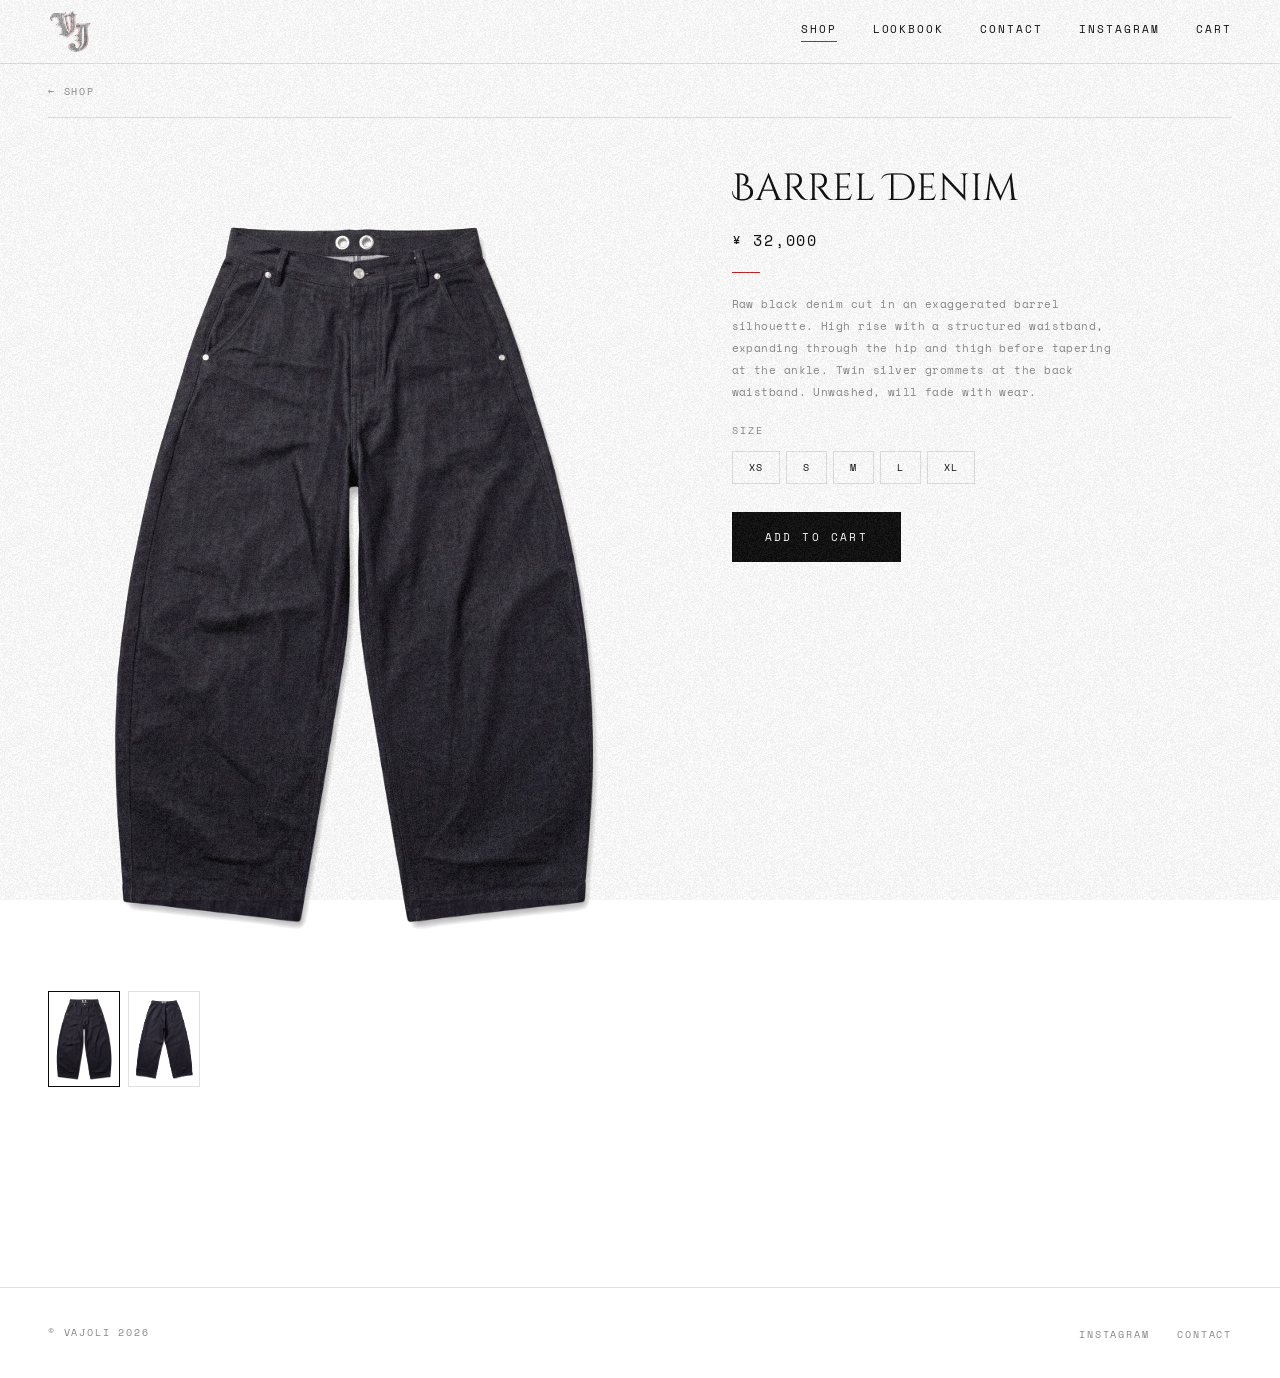
==== barrel-denim.html @ df7f2081 "Initial commit" ====
﻿<!DOCTYPE html>
<html lang="en">
<head>
    <meta charset="UTF-8">
    <meta name="viewport" content="width=device-width, initial-scale=1.0">
    <title>Barrel Denim — VAJOLI</title>
    <link rel="preconnect" href="https://fonts.googleapis.com">
    <link rel="preconnect" href="https://fonts.gstatic.com" crossorigin>
    <link href="https://fonts.googleapis.com/css2?family=Cinzel+Decorative:wght@400;700&family=Space+Mono:wght@400;700&display=swap" rel="stylesheet">
    <link rel="stylesheet" href="css/style.css?v=6">
</head>
<body class="page-inner">

    <div class="grain-overlay"></div>

    <header class="site-header">
        <div class="header-left">
            <a href="index.html" class="site-logo">
                <img src="assets/logo.png" alt="Vajoli">
            </a>
        </div>
        <nav class="site-nav" aria-label="Main navigation">
            <a href="shop.html" class="active">Shop</a>
            <a href="lookbook.html">Lookbook</a>
            <a href="contact.html">Contact</a>
            <a href="https://www.instagram.com/vaj0li/" target="_blank" rel="noopener">Instagram</a>
            <a href="cart.html" class="cart-link">Cart<span class="cart-count"></span></a>
        </nav>
    </header>

    <main>
        <a href="shop.html" class="back-link">&#8592; Shop</a>
        <span class="back-link__rule"></span>
        <div class="product-page">

            <!-- Gallery -->
            <div class="product-gallery">
                <div class="product-gallery__main">
                    <img id="main-product-img"
                         src="assets/products/barrel-denim-front.jpg"
                         alt="Barrel Denim">
                </div>
                <div class="product-gallery__thumbs">
                    <button class="thumb active" onclick="switchProductImage('assets/products/barrel-denim-front.jpg', this)" aria-label="Front view">
                        <img src="assets/products/barrel-denim-front.jpg" alt="Front">
                    </button>
                    <button class="thumb" onclick="switchProductImage('assets/products/barrel-denim-back.jpg', this)" aria-label="Back view">
                        <img src="assets/products/barrel-denim-back.jpg" alt="Back">
                    </button>
                    <!-- Add more detail shots here -->
                </div>
            </div>

            <!-- Info -->
            <div class="product-info">
                <h1 class="product-info__name">Barrel Denim</h1>
                <p class="product-info__price">&#165; 32,000</p>
                <div class="product-info__rule"></div>

                <p class="product-info__desc">
                    Raw black denim cut in an exaggerated barrel silhouette. High rise with a structured waistband, expanding through the hip and thigh before tapering at the ankle. Twin silver grommets at the back waistband. Unwashed, will fade with wear.
                </p>

                <div class="product-info__sizes">
                    <span class="size-label">Size</span>
                    <div class="size-options">
                        <button class="size-btn" onclick="selectSize(this)">XS</button>
                        <button class="size-btn" onclick="selectSize(this)">S</button>
                        <button class="size-btn" onclick="selectSize(this)">M</button>
                        <button class="size-btn" onclick="selectSize(this)">L</button>
                        <button class="size-btn" onclick="selectSize(this)">XL</button>
                    </div>
                </div>

                <button class="btn-add-cart" data-product='{"id":"barrel-denim","name":"Barrel Denim","price":32000,"image":"assets/products/barrel-denim-front.jpg"}'>Add to cart</button>
            </div>

        </div>
    </main>

    <footer class="site-footer">
        <span class="site-footer__copy">© Vajoli 2026</span>
        <ul class="site-footer__links">
            <li><a href="https://www.instagram.com/vaj0li/" target="_blank" rel="noopener">Instagram</a></li>
            <li><a href="contact.html">Contact</a></li>
        </ul>
    </footer>

    <div id="spotify-mini"></div>
    <script src="js/main.js?v=7"></script>
</body>
</html>
---- css/style.css ----
/* ================================================
   VAJOLI — style.css
   ================================================ */

@import url('https://fonts.googleapis.com/css2?family=Cinzel+Decorative:wght@400;700&family=Space+Mono:wght@400;700&display=swap');

/* ── Reset ── */
*, *::before, *::after { box-sizing: border-box; margin: 0; padding: 0; }
html { font-size: 16px; scroll-behavior: smooth; }
img  { max-width: 100%; display: block; }
a    { color: inherit; text-decoration: none; }
ul   { list-style: none; }

body {
    font-family: 'Space Mono', 'Courier New', monospace;
    line-height: 1.6;
    -webkit-font-smoothing: antialiased;
    -moz-osx-font-smoothing: grayscale;
}

/* ── Tokens ── */
:root {
    --white:    #ffffff;
    --black:    #0a0a0a;
    --red:      #c41c1c;
    --muted:    #888888;
    --border:   #e0e0e0;
    --hero-bg:  #0c0c0c;
    --ph:       #1a1a1a;    /* placeholder dark */
    --gothic:   'Cinzel Decorative', 'Trajan Pro', serif;
    --mono:     'Space Mono', 'Courier New', monospace;
}

/* ── Grain Overlay (backgroundImage set via JS) ── */
.grain-overlay {
    position: fixed;
    inset: 0;
    pointer-events: none;
    z-index: 9000;
    background-repeat: repeat;
}

/* ================================================
   HOME — HERO
   ================================================ */

body.page-home {
    background: var(--hero-bg);
    overflow-x: hidden;
}

.hero {
    min-height: 100svh;
    display: flex;
    flex-direction: column;
    align-items: center;
    justify-content: center;
    position: relative;
    overflow: hidden;
    padding: 80px 24px 100px;
}

/* ── Hero background: swap for your editorial photo ── */
.hero__bg {
    position: absolute;
    inset: 0;
    z-index: 0;
    background: var(--hero-bg);
    /* background-image: url('../assets/hero.jpg'); */
    /* background-size: cover;                      */
    /* background-position: center;                 */
}

/* Vignette */
.hero__bg::after {
    content: '';
    position: absolute;
    inset: 0;
    background: radial-gradient(ellipse at center, transparent 30%, rgba(0,0,0,0.65) 100%);
}

/* Inner border accent */
.hero__frame {
    position: absolute;
    inset: 20px;
    border: 1px solid rgba(196, 28, 28, 0.12);
    pointer-events: none;
    z-index: 2;
}

/* ── Hero content ── */
.hero__content {
    position: relative;
    z-index: 3;
    display: flex;
    flex-direction: column;
    align-items: center;
    text-align: center;
    gap: 0;
}

.hero__brand {
    font-family: var(--gothic);
    font-size: clamp(72px, 14vw, 144px);
    color: var(--white);
    line-height: 0.9;
    letter-spacing: 0.02em;
    margin-bottom: 28px;
}

.hero__rule {
    width: 28px;
    height: 1px;
    background: var(--red);
    margin: 0 auto 24px;
}

.hero__timestamp {
    font-family: var(--mono);
    font-size: 10px;
    color: rgba(255, 255, 255, 0.3);
    letter-spacing: 0.18em;
    text-transform: uppercase;
    margin-bottom: 40px;
}

.hero__nav {
    display: flex;
    gap: 40px;
    flex-wrap: wrap;
    justify-content: center;
}

.hero__nav a {
    font-family: var(--mono);
    font-size: 11px;
    text-transform: uppercase;
    letter-spacing: 0.22em;
    color: rgba(255, 255, 255, 0.55);
    position: relative;
    padding-bottom: 3px;
    transition: color 0.2s ease;
}

.hero__nav a::after {
    content: '';
    position: absolute;
    bottom: 0;
    left: 0;
    width: 0;
    height: 1px;
    background: var(--red);
    transition: width 0.25s ease;
}

.hero__nav a:hover          { color: var(--white); }
.hero__nav a:hover::after   { width: 100%; }

/* ── Email capture ── */
.hero__email {
    margin-top: 36px;
    width: 100%;
    max-width: 300px;
    display: flex;
    flex-direction: column;
    gap: 10px;
}

.hero__email-label {
    font-family: var(--mono);
    font-size: 10px;
    text-transform: uppercase;
    letter-spacing: 0.22em;
    color: rgba(255, 255, 255, 0.3);
}

.hero__email-row {
    display: flex;
    align-items: center;
    border-bottom: 1px solid rgba(255, 255, 255, 0.2);
    padding-bottom: 8px;
    transition: border-color 0.25s ease;
}

.hero__email-row:focus-within {
    border-bottom-color: rgba(255, 255, 255, 0.6);
}

.hero__email input {
    flex: 1;
    background: transparent;
    border: none;
    outline: none;
    font-family: var(--mono);
    font-size: 11px;
    letter-spacing: 0.1em;
    color: var(--white);
    min-width: 0;
}

.hero__email input::placeholder {
    color: rgba(255, 255, 255, 0.25);
}

.hero__email button {
    background: none;
    border: none;
    color: rgba(255, 255, 255, 0.4);
    font-size: 16px;
    cursor: pointer;
    padding: 0 0 0 10px;
    line-height: 1;
    transition: color 0.2s ease;
    flex-shrink: 0;
}

.hero__email button:hover {
    color: var(--red);
}

/* ── Social links pinned to bottom ── */
.hero__socials {
    position: absolute;
    bottom: 36px;
    left: 50%;
    transform: translateX(-50%);
    z-index: 3;
    display: flex;
    gap: 32px;
}

.hero__socials a {
    font-family: var(--mono);
    font-size: 10px;
    text-transform: uppercase;
    letter-spacing: 0.25em;
    color: rgba(255, 255, 255, 0.25);
    transition: color 0.2s ease;
}

.hero__socials a:hover { color: var(--red); }

/* ── Monthly Playlist panel — left side of hero ── */
.hero__playlist {
    position: absolute;
    left: 48px;
    top: 50%;
    transform: translateY(-50%);
    z-index: 3;
    width: 230px;
    display: flex;
    flex-direction: column;
    gap: 13px;
}

.hero__playlist-label {
    font-family: var(--mono);
    font-size: 9px;
    text-transform: uppercase;
    letter-spacing: 0.28em;
    color: rgba(255, 255, 255, 0.28);
}

.hero__playlist-month {
    font-family: var(--gothic);
    font-size: 17px;
    font-weight: 400;
    color: var(--white);
    line-height: 1.1;
    margin-top: -4px;
}

.hero__playlist-embed {
    width: 100%;
}

.hero__playlist-embed iframe {
    display: block;
    width: 100%;
    border: none;
    border-radius: 10px;
}

.hero__playlist-save {
    display: inline-flex;
    align-items: center;
    gap: 8px;
    font-family: var(--mono);
    font-size: 9px;
    text-transform: uppercase;
    letter-spacing: 0.2em;
    color: rgba(255, 255, 255, 0.35);
    border: 1px solid rgba(255, 255, 255, 0.12);
    padding: 10px 14px;
    align-self: flex-start;
    transition: background 0.25s, border-color 0.25s, color 0.25s;
    white-space: nowrap;
}

.hero__playlist-save:hover {
    background: #1db954;
    border-color: #1db954;
    color: var(--white);
}

/* Hide on screens too narrow to avoid overlap with centered content */
@media (max-width: 1100px) {
    .hero__playlist { display: none; }
}

/* ================================================
   INNER PAGES — SHARED
   ================================================ */

body.page-inner {
    background: var(--white);
    color: var(--black);
}

/* ── Site Header ── */
.site-header {
    position: sticky;
    top: 0;
    z-index: 200;
    background: var(--white);
    border-bottom: 1px solid var(--border);
    height: 64px;
    display: flex;
    align-items: center;
    justify-content: space-between;
    padding: 0 48px;
    transition: box-shadow 0.3s ease;
}

.site-header.is-scrolled {
    box-shadow: 0 1px 24px rgba(0,0,0,0.06);
}

.header-left {
    display: flex;
    align-items: center;
    gap: 20px;
    flex-shrink: 0;
}

.site-logo {
    display: flex;
    align-items: center;
    flex-shrink: 0;
}

.site-logo img {
    height: 44px;
    width: auto;
    display: block;
}

/* ── Mini player controls ── */
.player-controls {
    display: flex;
    align-items: center;
    gap: 0;
}

.player-btn {
    background: none;
    border: none;
    cursor: pointer;
    color: var(--black);
    padding: 6px;
    display: flex;
    align-items: center;
    justify-content: center;
    opacity: 0.28;
    transition: opacity 0.2s;
    line-height: 0;
}

.player-btn:hover  { opacity: 0.9; }
.player-btn:active { opacity: 1; }

.player-btn svg {
    width: 11px;
    height: 11px;
    display: block;
}

/* Hidden Spotify iframe — off-screen but rendered so audio works */
#spotify-mini {
    position: fixed;
    left: -600px;
    bottom: 0;
    width: 300px;
    height: 80px;
    overflow: hidden;
    z-index: -1;
    pointer-events: none;
}

.site-nav {
    display: flex;
    align-items: center;
    gap: 36px;
}

.site-nav a {
    font-family: var(--mono);
    font-size: 11px;
    text-transform: uppercase;
    letter-spacing: 0.18em;
    color: var(--black);
    position: relative;
    padding-bottom: 3px;
    transition: color 0.2s ease;
}

.site-nav a::after {
    content: '';
    position: absolute;
    bottom: 0;
    left: 0;
    width: 0;
    height: 1px;
    background: var(--red);
    transition: width 0.25s ease;
}

.site-nav a:hover::after,
.site-nav a.active::after { width: 100%; }

/* ── Page Heading ── */
.page-heading {
    padding: 64px 48px 48px;
}

.page-heading h1 {
    font-family: var(--gothic);
    font-size: clamp(40px, 6vw, 72px);
    font-weight: 400;
    line-height: 1;
    color: var(--black);
}

.page-heading__rule {
    width: 28px;
    height: 1px;
    background: var(--red);
    margin-top: 20px;
}

/* ── Site Footer ── */
.site-footer {
    margin-top: 100px;
    border-top: 1px solid var(--border);
    padding: 32px 48px;
    display: flex;
    justify-content: space-between;
    align-items: center;
}

.site-footer__copy {
    font-family: var(--mono);
    font-size: 10px;
    text-transform: uppercase;
    letter-spacing: 0.18em;
    color: var(--muted);
}

.site-footer__links {
    display: flex;
    gap: 28px;
}

.site-footer__links a {
    font-family: var(--mono);
    font-size: 10px;
    text-transform: uppercase;
    letter-spacing: 0.18em;
    color: var(--muted);
    transition: color 0.2s ease;
}

.site-footer__links a:hover { color: var(--red); }

/* ================================================
   SHOP PAGE
   ================================================ */

.shop-main {
    padding: 0 48px;
}

/* ── Product grid ── */
.product-grid {
    display: grid;
    grid-template-columns: repeat(4, 1fr);
    gap: 20px;
    margin-top: 0;
}

.product-card__img-wrap {
    display: block;
    overflow: hidden;
}

.product-card__img {
    aspect-ratio: 3 / 4;
    background: #ffffff;
    position: relative;
    overflow: hidden;
}

/* Front and back images — brightness pushes grey bg to white, multiply blends it away */
.product-card__img .img-front,
.product-card__img .img-back {
    position: absolute;
    inset: 0;
    width: 100%;
    height: 100%;
    object-fit: contain;
    mix-blend-mode: multiply;
    filter: brightness(1.3);
    transition: opacity 0.45s ease;
}

/* Back image hidden by default */
.product-card__img .img-back {
    opacity: 0;
}

/* On hover: swap front → back */
.product-card__img-wrap:hover .img-front { opacity: 0; }
.product-card__img-wrap:hover .img-back  { opacity: 1; }

.product-card__info {
    padding: 14px 0 0;
    display: flex;
    justify-content: space-between;
    align-items: baseline;
}

.product-card__name {
    font-family: var(--mono);
    font-size: 11px;
    font-weight: 400;
    text-transform: uppercase;
    letter-spacing: 0.12em;
    color: var(--black);
}

.product-card__price {
    font-family: var(--mono);
    font-size: 11px;
    color: var(--muted);
    white-space: nowrap;
}

/* ================================================
   PRODUCT DETAIL PAGE
   ================================================ */

.product-page {
    display: grid;
    grid-template-columns: 55fr 45fr;
    gap: 72px;
    padding: 48px 48px 100px;
}

/* Gallery */
.product-gallery {}

.product-gallery__main {
    background: #ffffff;
    overflow: hidden;
    position: relative;
}

.product-gallery__main img {
    width: 100%;
    aspect-ratio: 3 / 4;
    object-fit: contain;
    mix-blend-mode: multiply;
    filter: brightness(1.3);
    display: block;
    transition: opacity 0.3s ease;
}

.product-gallery__thumbs {
    display: flex;
    gap: 8px;
    margin-top: 10px;
}

.thumb {
    width: 72px;
    aspect-ratio: 3 / 4;
    border: 1px solid var(--border);
    overflow: hidden;
    cursor: pointer;
    background: none;
    padding: 0;
    transition: border-color 0.2s ease;
    flex-shrink: 0;
}

.thumb.active,
.thumb:hover { border-color: var(--black); }

.thumb img {
    width: 100%;
    height: 100%;
    object-fit: contain;
    mix-blend-mode: multiply;
    filter: brightness(1.3);
    display: block;
}

/* Info panel */
.product-info {
    display: flex;
    flex-direction: column;
    gap: 20px;
    padding-top: 4px;
}

.product-info__name {
    font-family: var(--gothic);
    font-size: clamp(28px, 3vw, 44px);
    font-weight: 400;
    line-height: 1;
    color: var(--black);
}

.product-info__price {
    font-family: var(--mono);
    font-size: 15px;
    letter-spacing: 0.12em;
    color: var(--black);
}

.product-info__rule {
    width: 28px;
    height: 1px;
    background: var(--red);
}

.product-info__desc {
    font-family: var(--mono);
    font-size: 11px;
    line-height: 2;
    color: var(--muted);
    letter-spacing: 0.04em;
    max-width: 380px;
}

/* Size selector */
.size-label {
    display: block;
    font-family: var(--mono);
    font-size: 10px;
    text-transform: uppercase;
    letter-spacing: 0.22em;
    color: var(--muted);
    margin-bottom: 12px;
}

.size-options {
    display: flex;
    gap: 6px;
    flex-wrap: wrap;
}

.size-btn {
    font-family: var(--mono);
    font-size: 10px;
    text-transform: uppercase;
    letter-spacing: 0.1em;
    border: 1px solid var(--border);
    background: none;
    color: var(--black);
    padding: 8px 16px;
    cursor: pointer;
    transition: border-color 0.2s, background 0.2s, color 0.2s;
}

.size-btn:hover { border-color: var(--black); }

.size-btn.active {
    border-color: var(--black);
    background: var(--black);
    color: var(--white);
}

/* Add to cart */
.btn-add-cart {
    font-family: var(--mono);
    font-size: 11px;
    text-transform: uppercase;
    letter-spacing: 0.22em;
    background: var(--black);
    color: var(--white);
    border: 1px solid var(--black);
    padding: 16px 32px;
    cursor: pointer;
    align-self: flex-start;
    margin-top: 8px;
    transition: background 0.2s, border-color 0.2s;
}

.btn-add-cart:hover {
    background: var(--red);
    border-color: var(--red);
}

@media (max-width: 768px) {
    .product-page {
        grid-template-columns: 1fr;
        gap: 40px;
        padding: 24px 24px 80px;
    }
}

/* ================================================
   COMING SOON
   ================================================ */

.coming-soon {
    display: flex;
    flex-direction: column;
    align-items: center;
    justify-content: center;
    min-height: 50vh;
    gap: 20px;
}

.coming-soon__text {
    font-family: var(--gothic);
    font-size: clamp(28px, 4vw, 48px);
    color: var(--black);
    letter-spacing: 0.06em;
}

.coming-soon__rule {
    width: 28px;
    height: 1px;
    background: var(--red);
}

/* ================================================
   LOOKBOOK PAGE
   ================================================ */

.lookbook-main { padding: 0; }

.lookbook-intro {
    padding: 0 48px 0;
}

.lookbook-grid {
    display: grid;
    grid-template-columns: repeat(12, 1fr);
    gap: 3px;
    margin-top: 3px;
}

.lb-cell {
    overflow: hidden;
    cursor: pointer;
}

.lb-cell--full   { grid-column: 1 / -1; }
.lb-cell--half   { grid-column: span 6; }
.lb-cell--wide   { grid-column: span 8; }
.lb-cell--narrow { grid-column: span 4; }

.lb-cell__img {
    background: var(--ph);
    transition: transform 0.65s cubic-bezier(0.25, 0.46, 0.45, 0.94);
    overflow: hidden;
    position: relative;
}

.lb-cell--full   .lb-cell__img { aspect-ratio: 21 / 9; }
.lb-cell--half   .lb-cell__img { aspect-ratio: 4 / 5;  }
.lb-cell--wide   .lb-cell__img { aspect-ratio: 16 / 9; }
.lb-cell--narrow .lb-cell__img { aspect-ratio: 3 / 4;  }

.lb-cell__img img {
    position: absolute;
    inset: 0;
    width: 100%;
    height: 100%;
    object-fit: cover;
}

.lb-cell:hover .lb-cell__img { transform: scale(1.025); }

/* ================================================
   CONTACT PAGE
   ================================================ */

.contact-main {
    max-width: 520px;
    margin: 0 auto;
    padding: 40px 48px 100px;
}

.contact-sub {
    font-family: var(--mono);
    font-size: 10px;
    text-transform: uppercase;
    letter-spacing: 0.2em;
    color: var(--muted);
    margin-bottom: 56px;
}

.contact-form {
    display: flex;
    flex-direction: column;
    gap: 32px;
}

.form-group {
    display: flex;
    flex-direction: column;
    gap: 10px;
}

.form-group label {
    font-family: var(--mono);
    font-size: 10px;
    text-transform: uppercase;
    letter-spacing: 0.22em;
    color: var(--muted);
}

.form-group input,
.form-group textarea {
    width: 100%;
    background: transparent;
    border: none;
    border-bottom: 1px solid var(--border);
    padding: 10px 0;
    font-family: var(--mono);
    font-size: 13px;
    color: var(--black);
    outline: none;
    transition: border-color 0.25s ease;
    resize: none;
    -webkit-appearance: none;
}

.form-group input::placeholder,
.form-group textarea::placeholder {
    color: rgba(0, 0, 0, 0.18);
}

.form-group input:focus,
.form-group textarea:focus {
    border-bottom-color: var(--black);
}

.form-group textarea { min-height: 100px; }

.btn-submit {
    align-self: flex-start;
    margin-top: 8px;
    background: none;
    border: none;
    border-bottom: 1px solid var(--black);
    padding: 8px 0;
    font-family: var(--mono);
    font-size: 11px;
    text-transform: uppercase;
    letter-spacing: 0.22em;
    color: var(--black);
    cursor: pointer;
    position: relative;
    transition: color 0.2s ease, border-color 0.2s ease;
}

.btn-submit::after {
    content: '';
    position: absolute;
    bottom: -1px;
    left: 0;
    width: 0;
    height: 1px;
    background: var(--red);
    transition: width 0.3s ease;
}

.btn-submit:hover {
    color: var(--red);
    border-bottom-color: transparent;
}

.btn-submit:hover::after { width: 100%; }

/* ================================================
   RESPONSIVE
   ================================================ */

@media (max-width: 1024px) {
    .product-grid { grid-template-columns: repeat(3, 1fr); }
}

@media (max-width: 768px) {
    .site-header { padding: 0 24px; height: 56px; }
    .site-nav    { gap: 20px; }
    .site-nav a  { font-size: 10px; letter-spacing: 0.12em; }

    .page-heading { padding: 40px 24px 32px; }
    .shop-main    { padding: 0 24px; }

    .product-grid {
        grid-template-columns: repeat(2, 1fr);
        gap: 12px;
    }

    .lb-cell--half,
    .lb-cell--wide,
    .lb-cell--narrow { grid-column: 1 / -1; }

    .lb-cell--half   .lb-cell__img,
    .lb-cell--wide   .lb-cell__img,
    .lb-cell--narrow .lb-cell__img { aspect-ratio: 4 / 5; }

    .lookbook-intro { padding: 0 24px; }

    .site-footer {
        padding: 24px;
        margin-top: 64px;
        flex-direction: column;
        gap: 16px;
        text-align: center;
    }

    .contact-main { padding: 40px 24px 80px; }
    .hero__nav    { gap: 24px; }
    .hero__frame  { inset: 12px; }
}

@media (max-width: 480px) {
    .product-grid { grid-template-columns: 1fr; gap: 28px; }

    .site-nav a:not(.active):not(:last-child) { display: none; }

    .hero__brand { font-size: clamp(56px, 18vw, 100px); }
}

/* ================================================
   CART — NAV BADGE
   ================================================ */

.cart-link {
    display: inline-flex !important;
    align-items: center;
    gap: 5px;
}

.cart-count {
    display: none;
    align-items: center;
    justify-content: center;
    min-width: 16px;
    height: 16px;
    padding: 0 3px;
    background: var(--red);
    color: var(--white);
    font-size: 9px;
    border-radius: 8px;
    line-height: 1;
    font-style: normal;
    letter-spacing: 0;
}

/* ================================================
   CART — TOAST
   ================================================ */

.cart-toast {
    position: fixed;
    bottom: 32px;
    right: 32px;
    z-index: 9999;
    background: var(--black);
    color: var(--white);
    font-family: var(--mono);
    font-size: 10px;
    text-transform: uppercase;
    letter-spacing: 0.18em;
    padding: 14px 22px;
    opacity: 0;
    transform: translateY(8px);
    transition: opacity 0.3s ease, transform 0.3s ease;
    pointer-events: none;
}

.cart-toast.is-visible {
    opacity: 1;
    transform: translateY(0);
}

/* ================================================
   CART PAGE
   ================================================ */

.cart-page {
    display: grid;
    grid-template-columns: 1fr 300px;
    gap: 64px;
    padding: 0 48px 100px;
    align-items: start;
}

.cart-list {
    display: flex;
    flex-direction: column;
    border-top: 1px solid var(--border);
}

.cart-empty {
    font-family: var(--mono);
    font-size: 11px;
    text-transform: uppercase;
    letter-spacing: 0.14em;
    color: var(--muted);
    padding: 48px 0;
}

.cart-row {
    display: grid;
    grid-template-columns: 72px 1fr auto auto auto;
    align-items: center;
    gap: 20px;
    padding: 20px 0;
    border-bottom: 1px solid var(--border);
}

.cart-row__img-wrap {
    width: 72px;
    aspect-ratio: 3 / 4;
    overflow: hidden;
    background: #fff;
    flex-shrink: 0;
}

.cart-row__img {
    width: 100%;
    height: 100%;
    object-fit: contain;
    mix-blend-mode: multiply;
    filter: brightness(1.3);
    display: block;
}

.cart-row__info {
    display: flex;
    flex-direction: column;
    gap: 6px;
}

.cart-row__name {
    font-family: var(--mono);
    font-size: 11px;
    text-transform: uppercase;
    letter-spacing: 0.12em;
    color: var(--black);
}

.cart-row__meta {
    font-family: var(--mono);
    font-size: 10px;
    text-transform: uppercase;
    letter-spacing: 0.12em;
    color: var(--muted);
}

.cart-row__price-mobile { display: none; }

.cart-row__qty {
    display: flex;
    align-items: center;
    gap: 10px;
}

.qty-btn {
    width: 26px;
    height: 26px;
    border: 1px solid var(--border);
    background: none;
    font-family: var(--mono);
    font-size: 14px;
    cursor: pointer;
    display: flex;
    align-items: center;
    justify-content: center;
    color: var(--black);
    line-height: 1;
    transition: border-color 0.2s;
}

.qty-btn:hover { border-color: var(--black); }

.qty-val {
    font-family: var(--mono);
    font-size: 11px;
    min-width: 20px;
    text-align: center;
    letter-spacing: 0.06em;
}

.cart-row__price {
    font-family: var(--mono);
    font-size: 11px;
    letter-spacing: 0.1em;
    color: var(--black);
    min-width: 56px;
    text-align: right;
}

.cart-row__remove {
    background: none;
    border: none;
    font-size: 20px;
    color: var(--muted);
    cursor: pointer;
    line-height: 1;
    padding: 0 0 0 4px;
    transition: color 0.2s;
}

.cart-row__remove:hover { color: var(--red); }

/* Summary panel */
.cart-summary {
    display: flex;
    flex-direction: column;
    gap: 20px;
    padding: 24px;
    border: 1px solid var(--border);
    position: sticky;
    top: 84px;
}

.cart-summary__row {
    display: flex;
    justify-content: space-between;
    align-items: baseline;
    font-family: var(--mono);
    font-size: 11px;
    text-transform: uppercase;
    letter-spacing: 0.14em;
    color: var(--black);
}

.cart-summary__note {
    font-family: var(--mono);
    font-size: 9px;
    text-transform: uppercase;
    letter-spacing: 0.14em;
    color: var(--muted);
    margin-top: -8px;
}

.btn-checkout {
    font-family: var(--mono);
    font-size: 11px;
    text-transform: uppercase;
    letter-spacing: 0.22em;
    background: var(--black);
    color: var(--white);
    border: 1px solid var(--black);
    padding: 16px 32px;
    cursor: pointer;
    width: 100%;
    transition: background 0.2s, border-color 0.2s;
}

.btn-checkout:hover:not(:disabled) {
    background: var(--red);
    border-color: var(--red);
}

.btn-checkout:disabled {
    opacity: 0.35;
    cursor: default;
}

/* Cart responsive */
@media (max-width: 768px) {
    .cart-page {
        grid-template-columns: 1fr;
        gap: 40px;
        padding: 0 24px 80px;
    }
    .cart-summary { position: static; }
    .cart-row { grid-template-columns: 56px 1fr auto auto; }
    .cart-row__price { display: none; }
    .cart-row__price-mobile {
        display: block;
        font-family: var(--mono);
        font-size: 10px;
        letter-spacing: 0.1em;
        color: var(--muted);
    }
}

/* ================================================
   PRODUCT CARD — COMING SOON OVERLAY
   ================================================ */

.product-card__coming-soon {
    position: absolute;
    inset: 0;
    display: flex;
    align-items: center;
    justify-content: center;
    font-family: var(--gothic);
    font-size: 13px;
    letter-spacing: 0.1em;
    color: var(--white);
    background: rgba(10, 10, 10, 0.55);
    opacity: 0;
    transition: opacity 0.35s ease;
    z-index: 5;
    pointer-events: none;
}

.product-card__img-wrap:hover .product-card__coming-soon {
    opacity: 1;
}

/* ── Back to shop link ── */
.back-link {
    display: inline-flex;
    align-items: center;
    gap: 8px;
    font-family: var(--mono);
    font-size: 10px;
    text-transform: uppercase;
    letter-spacing: 0.18em;
    color: var(--muted);
    padding: 20px 48px 0;
    transition: color 0.2s;
}

.back-link:hover { color: var(--black); }

.back-link__rule {
    display: block;
    margin: 14px 48px 0;
    height: 1px;
    background: var(--border);
}

@media (max-width: 768px) {
    .back-link      { padding: 16px 24px 0; }
    .back-link__rule { margin: 12px 24px 0; }
}

/* ── Boxer product page — scale down the gallery image slightly ── */
body.page-boxer .product-gallery__main {
    padding: 0 10%;
}

body.page-boxer .thumb img {
    padding: 4px;
}

/* ── Pack selector (boxer page) ── */
.pack-options {
    display: flex;
    gap: 6px;
    flex-wrap: wrap;
}

.pack-btn {
    font-family: var(--mono);
    font-size: 10px;
    text-transform: uppercase;
    letter-spacing: 0.1em;
    border: 1px solid var(--border);
    background: none;
    color: var(--black);
    padding: 8px 16px;
    cursor: pointer;
    display: flex;
    align-items: center;
    gap: 7px;
    transition: border-color 0.2s, background 0.2s, color 0.2s;
}

.pack-btn:hover { border-color: var(--black); }

.pack-btn.active {
    border-color: var(--black);
    background: var(--black);
    color: var(--white);
}

.pack-save {
    font-size: 8px;
    letter-spacing: 0.08em;
    opacity: 0.65;
}

.pack-btn.active .pack-save { opacity: 0.75; }

/* Dim color selectors when 2-pack is selected */
.product-gallery__thumbs.is-disabled,
.pack-options.is-disabled {
    opacity: 0.3;
    pointer-events: none;
    transition: opacity 0.25s;
}

/* ── Color selector (boxer page) ── */
.color-options {
    display: flex;
    gap: 6px;
    flex-wrap: wrap;
}

.color-btn {
    font-family: var(--mono);
    font-size: 10px;
    text-transform: uppercase;
    letter-spacing: 0.1em;
    border: 1px solid var(--border);
    background: none;
    color: var(--black);
    padding: 8px 14px;
    cursor: pointer;
    display: flex;
    align-items: center;
    gap: 8px;
    transition: border-color 0.2s, background 0.2s, color 0.2s;
}

.color-btn:hover { border-color: var(--black); }

.color-btn.active {
    border-color: var(--black);
    background: var(--black);
    color: var(--white);
}

.color-swatch {
    display: inline-block;
    width: 10px;
    height: 10px;
    border-radius: 50%;
    border: 1px solid rgba(0, 0, 0, 0.15);
    flex-shrink: 0;
}

.color-btn.active .color-swatch {
    border-color: rgba(255, 255, 255, 0.35);
}

/* ── Size selector shake validation ── */
@keyframes shake {
    0%, 100% { transform: translateX(0); }
    20%       { transform: translateX(-6px); }
    40%       { transform: translateX(6px); }
    60%       { transform: translateX(-4px); }
    80%       { transform: translateX(4px); }
}

.size-options.shake { animation: shake 0.35s ease; }
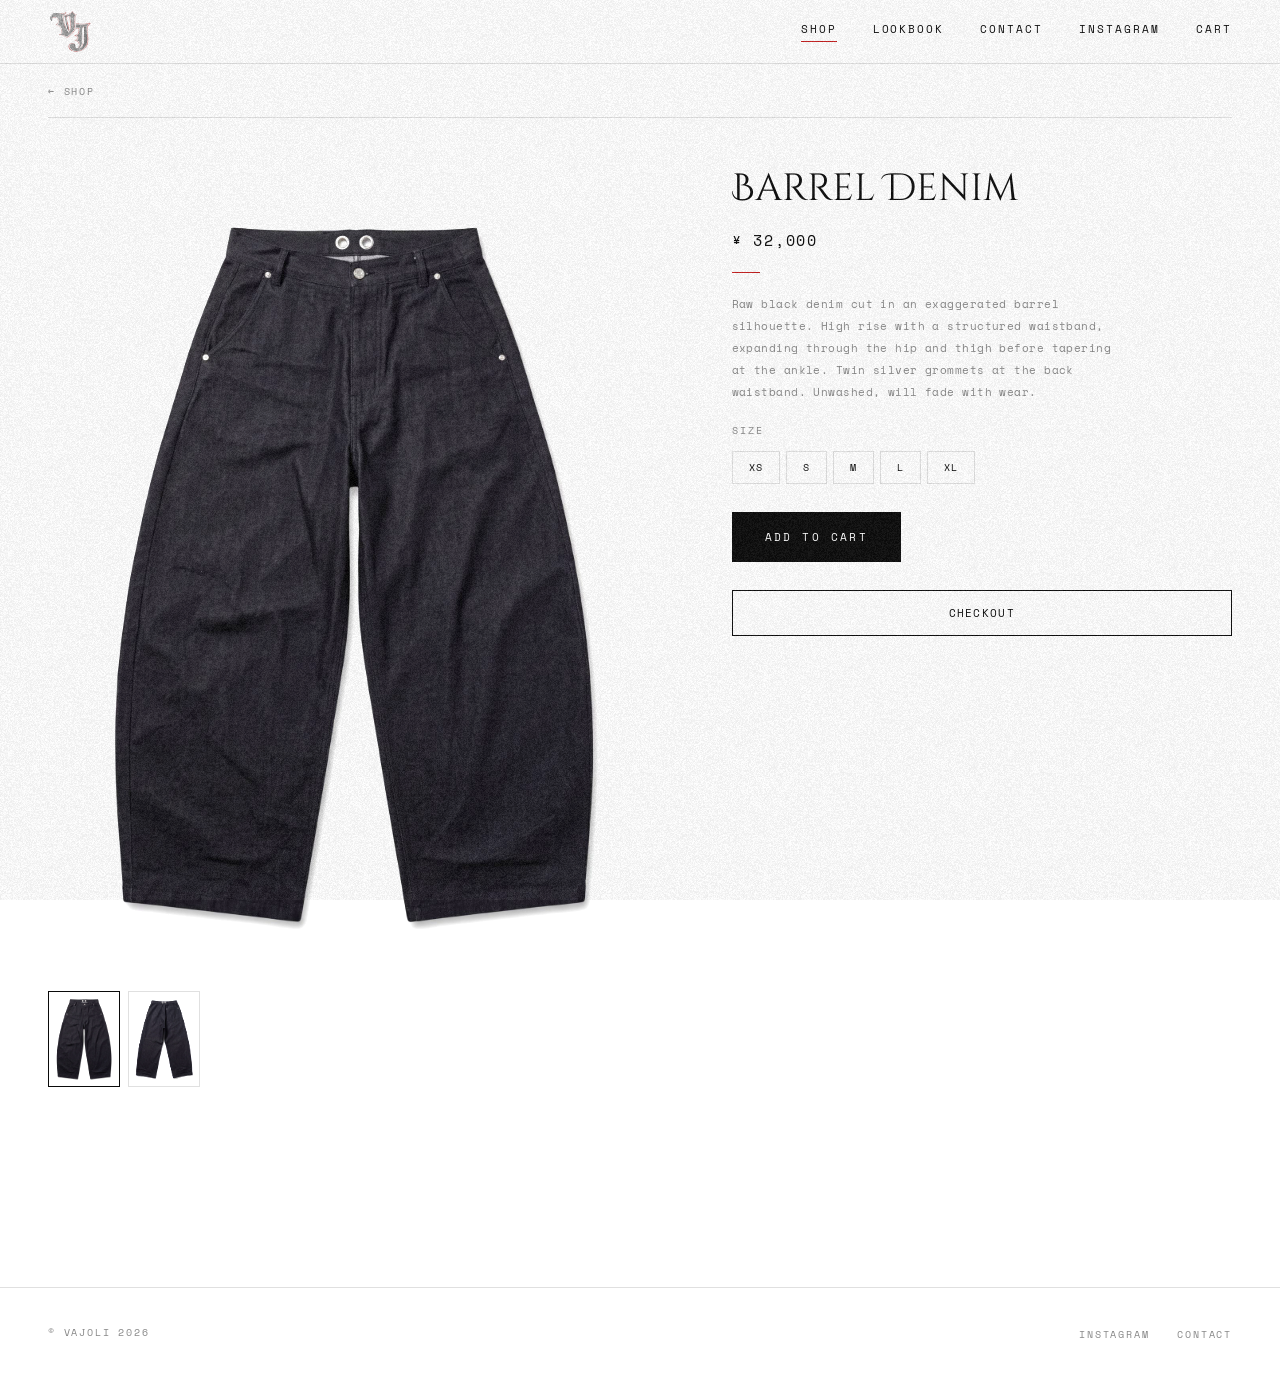
==== commit 162184c8: "Add Checkout button to all product pages" ====
--- a/barrel-denim.html
+++ b/barrel-denim.html
@@ -73,6 +73,7 @@
                 </div>
 
                 <button class="btn-add-cart" data-product='{"id":"barrel-denim","name":"Barrel Denim","price":32000,"image":"assets/products/barrel-denim-front.jpg"}'>Add to cart</button>
+                <button class="btn-buy-now" data-product='{"id":"barrel-denim","name":"Barrel Denim","price":32000,"image":"assets/products/barrel-denim-front.jpg"}'>Checkout</button>
             </div>
 
         </div>
--- a/css/style.css
+++ b/css/style.css
@@ -710,6 +710,25 @@
 .btn-add-cart:hover {
     background: var(--red);
     border-color: var(--red);
+}
+
+.btn-buy-now {
+    font-family: var(--mono);
+    font-size: 11px;
+    text-transform: uppercase;
+    letter-spacing: 0.12em;
+    border: 1px solid var(--black);
+    background: none;
+    color: var(--black);
+    padding: 14px 24px;
+    cursor: pointer;
+    width: 100%;
+    margin-top: 8px;
+    transition: background 0.2s, color 0.2s;
+}
+.btn-buy-now:hover {
+    background: var(--black);
+    color: var(--white);
 }
 
 @media (max-width: 768px) {
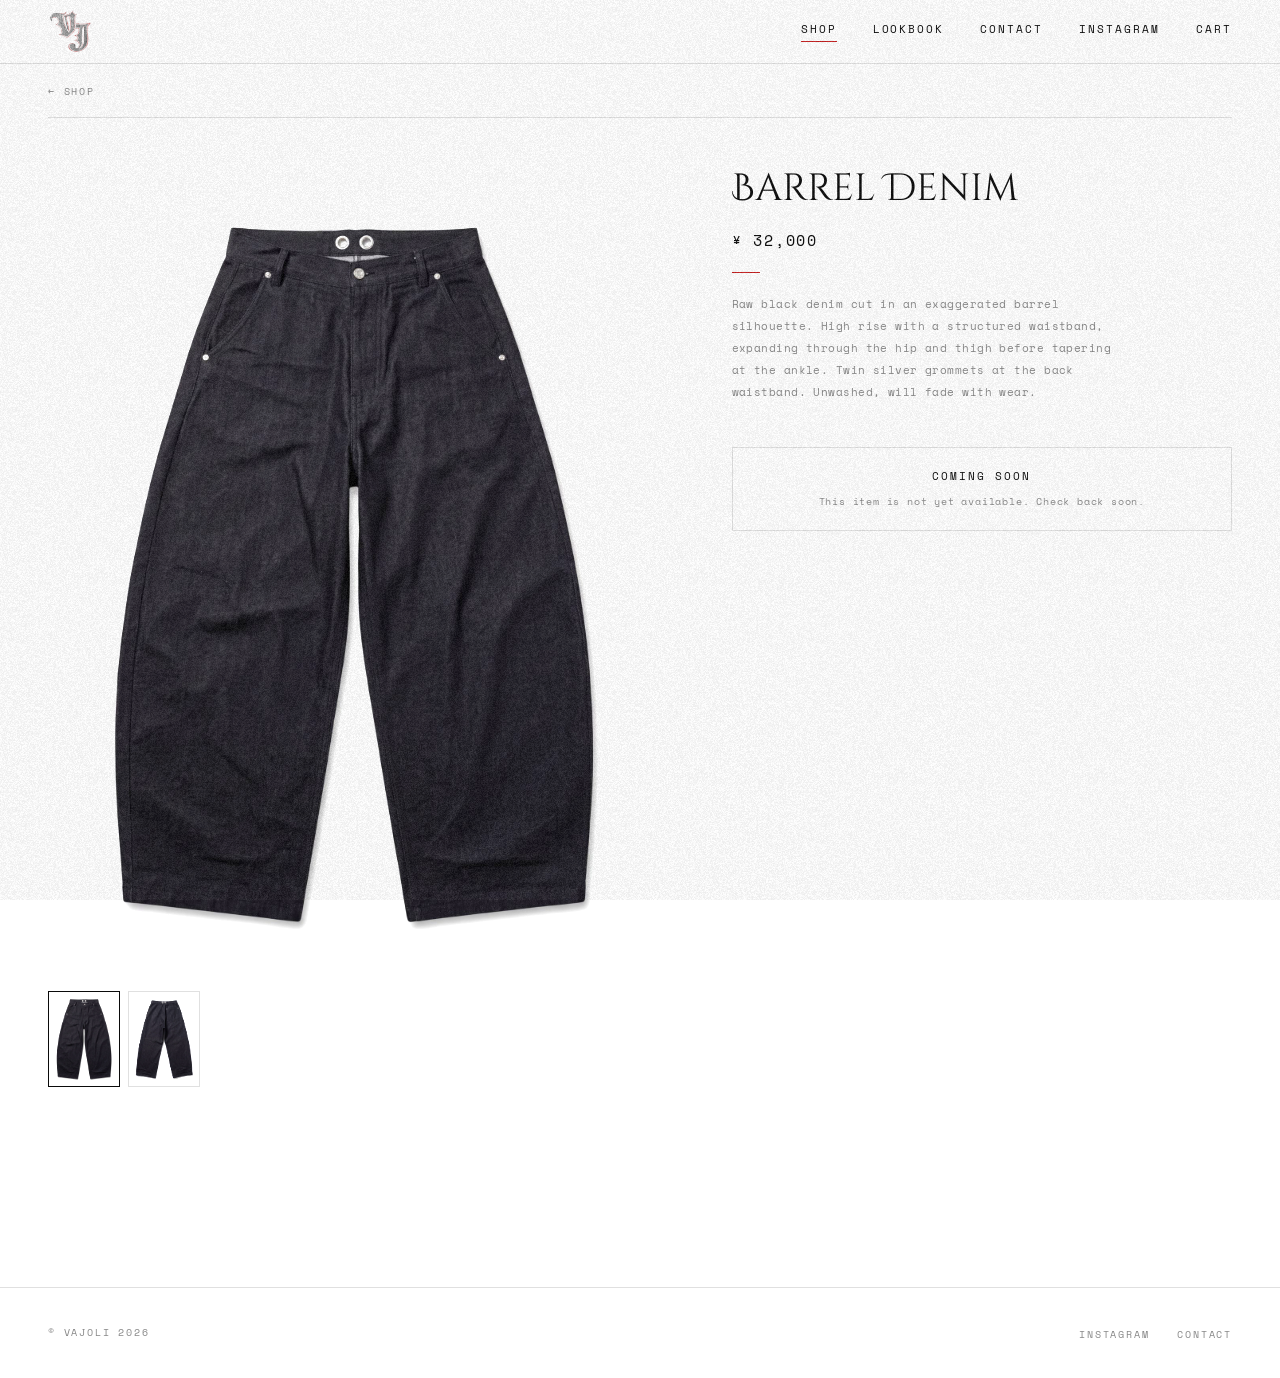
==== commit 5175a744: "Add Coming Soon to Barrel Denim and Grommet Tee product pages" ====
--- a/barrel-denim.html
+++ b/barrel-denim.html
@@ -61,19 +61,10 @@
                     Raw black denim cut in an exaggerated barrel silhouette. High rise with a structured waistband, expanding through the hip and thigh before tapering at the ankle. Twin silver grommets at the back waistband. Unwashed, will fade with wear.
                 </p>
 
-                <div class="product-info__sizes">
-                    <span class="size-label">Size</span>
-                    <div class="size-options">
-                        <button class="size-btn" onclick="selectSize(this)">XS</button>
-                        <button class="size-btn" onclick="selectSize(this)">S</button>
-                        <button class="size-btn" onclick="selectSize(this)">M</button>
-                        <button class="size-btn" onclick="selectSize(this)">L</button>
-                        <button class="size-btn" onclick="selectSize(this)">XL</button>
-                    </div>
+                <div class="product-coming-soon-notice">
+                    <span>Coming Soon</span>
+                    <p>This item is not yet available. Check back soon.</p>
                 </div>
-
-                <button class="btn-add-cart" data-product='{"id":"barrel-denim","name":"Barrel Denim","price":32000,"image":"assets/products/barrel-denim-front.jpg"}'>Add to cart</button>
-                <button class="btn-buy-now" data-product='{"id":"barrel-denim","name":"Barrel Denim","price":32000,"image":"assets/products/barrel-denim-front.jpg"}'>Checkout</button>
             </div>
 
         </div>
--- a/css/style.css
+++ b/css/style.css
@@ -710,6 +710,30 @@
 .btn-add-cart:hover {
     background: var(--red);
     border-color: var(--red);
+}
+
+/* Coming Soon notice on product page */
+.product-coming-soon-notice {
+    margin-top: 24px;
+    padding: 20px 24px;
+    border: 1px solid var(--border);
+    text-align: center;
+}
+.product-coming-soon-notice span {
+    display: block;
+    font-family: var(--mono);
+    font-size: 11px;
+    text-transform: uppercase;
+    letter-spacing: 0.18em;
+    color: var(--black);
+    margin-bottom: 8px;
+}
+.product-coming-soon-notice p {
+    font-family: var(--mono);
+    font-size: 10px;
+    color: var(--muted);
+    letter-spacing: 0.08em;
+    margin: 0;
 }
 
 .btn-buy-now {
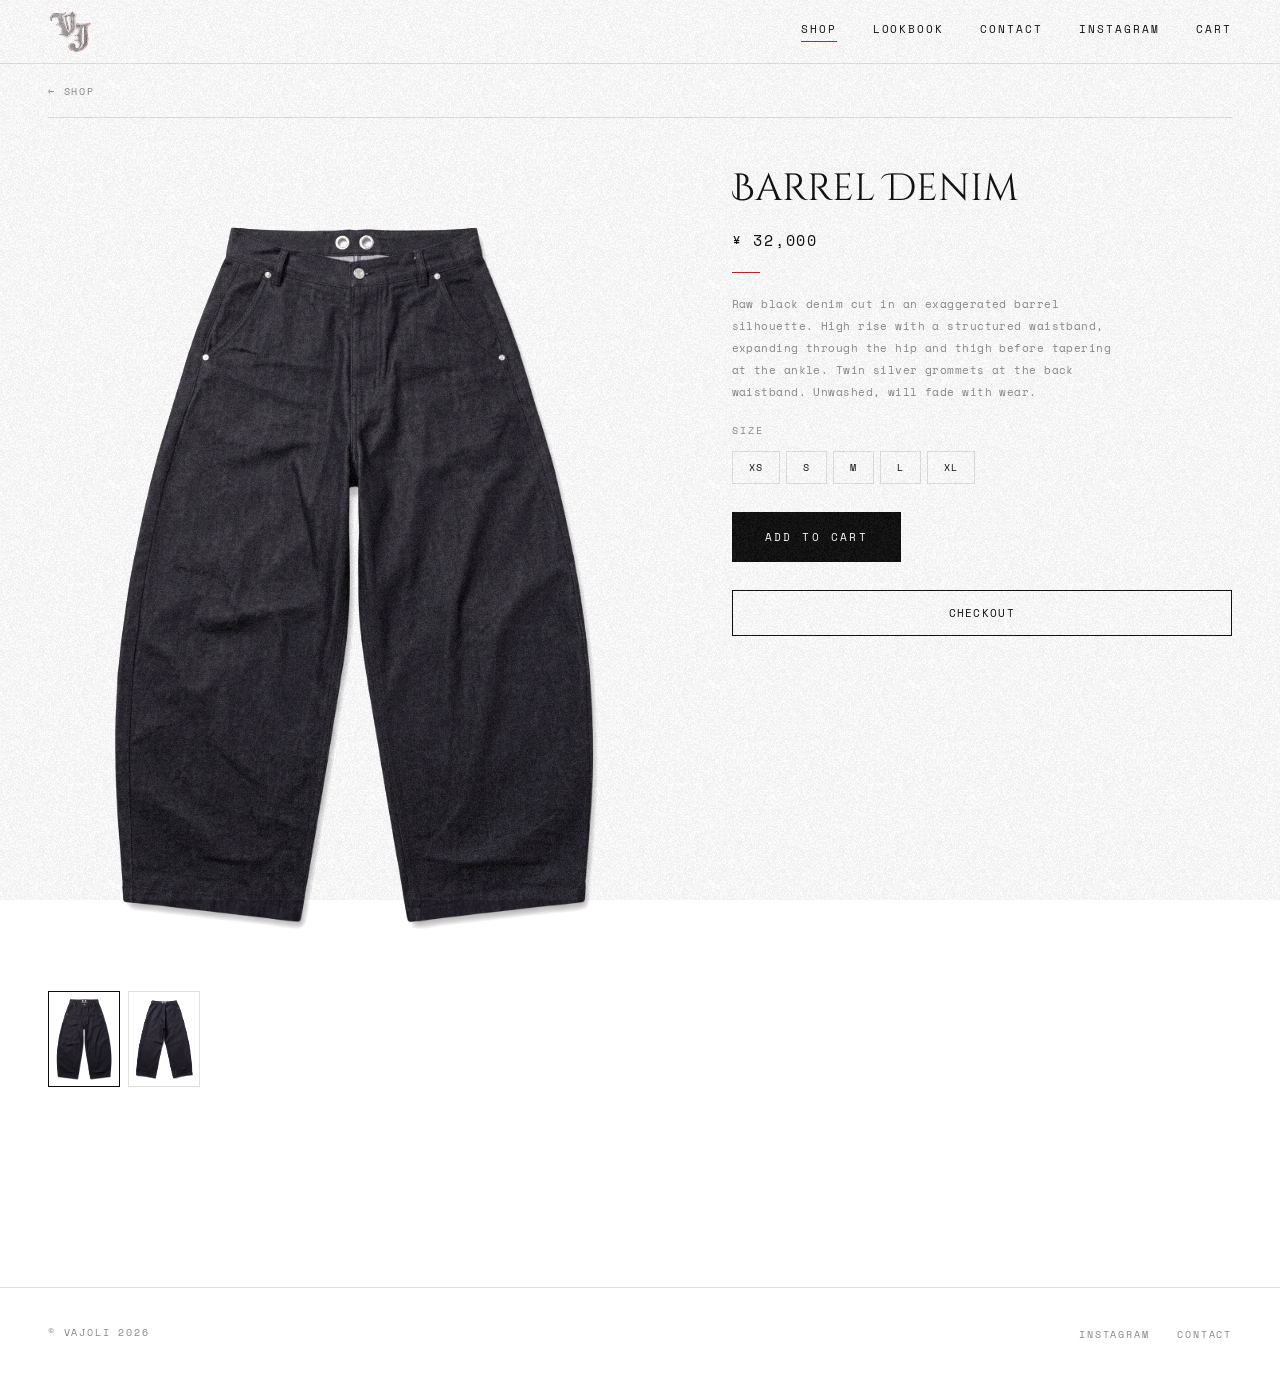
==== commit 443abc3b: "Enable Barrel Denim for purchase with Shopify variant IDs" ====
--- a/barrel-denim.html
+++ b/barrel-denim.html
@@ -61,10 +61,19 @@
                     Raw black denim cut in an exaggerated barrel silhouette. High rise with a structured waistband, expanding through the hip and thigh before tapering at the ankle. Twin silver grommets at the back waistband. Unwashed, will fade with wear.
                 </p>
 
-                <div class="product-coming-soon-notice">
-                    <span>Coming Soon</span>
-                    <p>This item is not yet available. Check back soon.</p>
+                <div class="product-info__sizes">
+                    <span class="size-label">Size</span>
+                    <div class="size-options">
+                        <button class="size-btn" onclick="selectSize(this)">XS</button>
+                        <button class="size-btn" onclick="selectSize(this)">S</button>
+                        <button class="size-btn" onclick="selectSize(this)">M</button>
+                        <button class="size-btn" onclick="selectSize(this)">L</button>
+                        <button class="size-btn" onclick="selectSize(this)">XL</button>
+                    </div>
                 </div>
+
+                <button class="btn-add-cart" data-product='{"id":"barrel-denim","name":"Barrel Denim","price":32000,"image":"assets/products/barrel-denim-front.jpg"}'>Add to cart</button>
+                <button class="btn-buy-now" data-product='{"id":"barrel-denim","name":"Barrel Denim","price":32000,"image":"assets/products/barrel-denim-front.jpg"}'>Checkout</button>
             </div>
 
         </div>
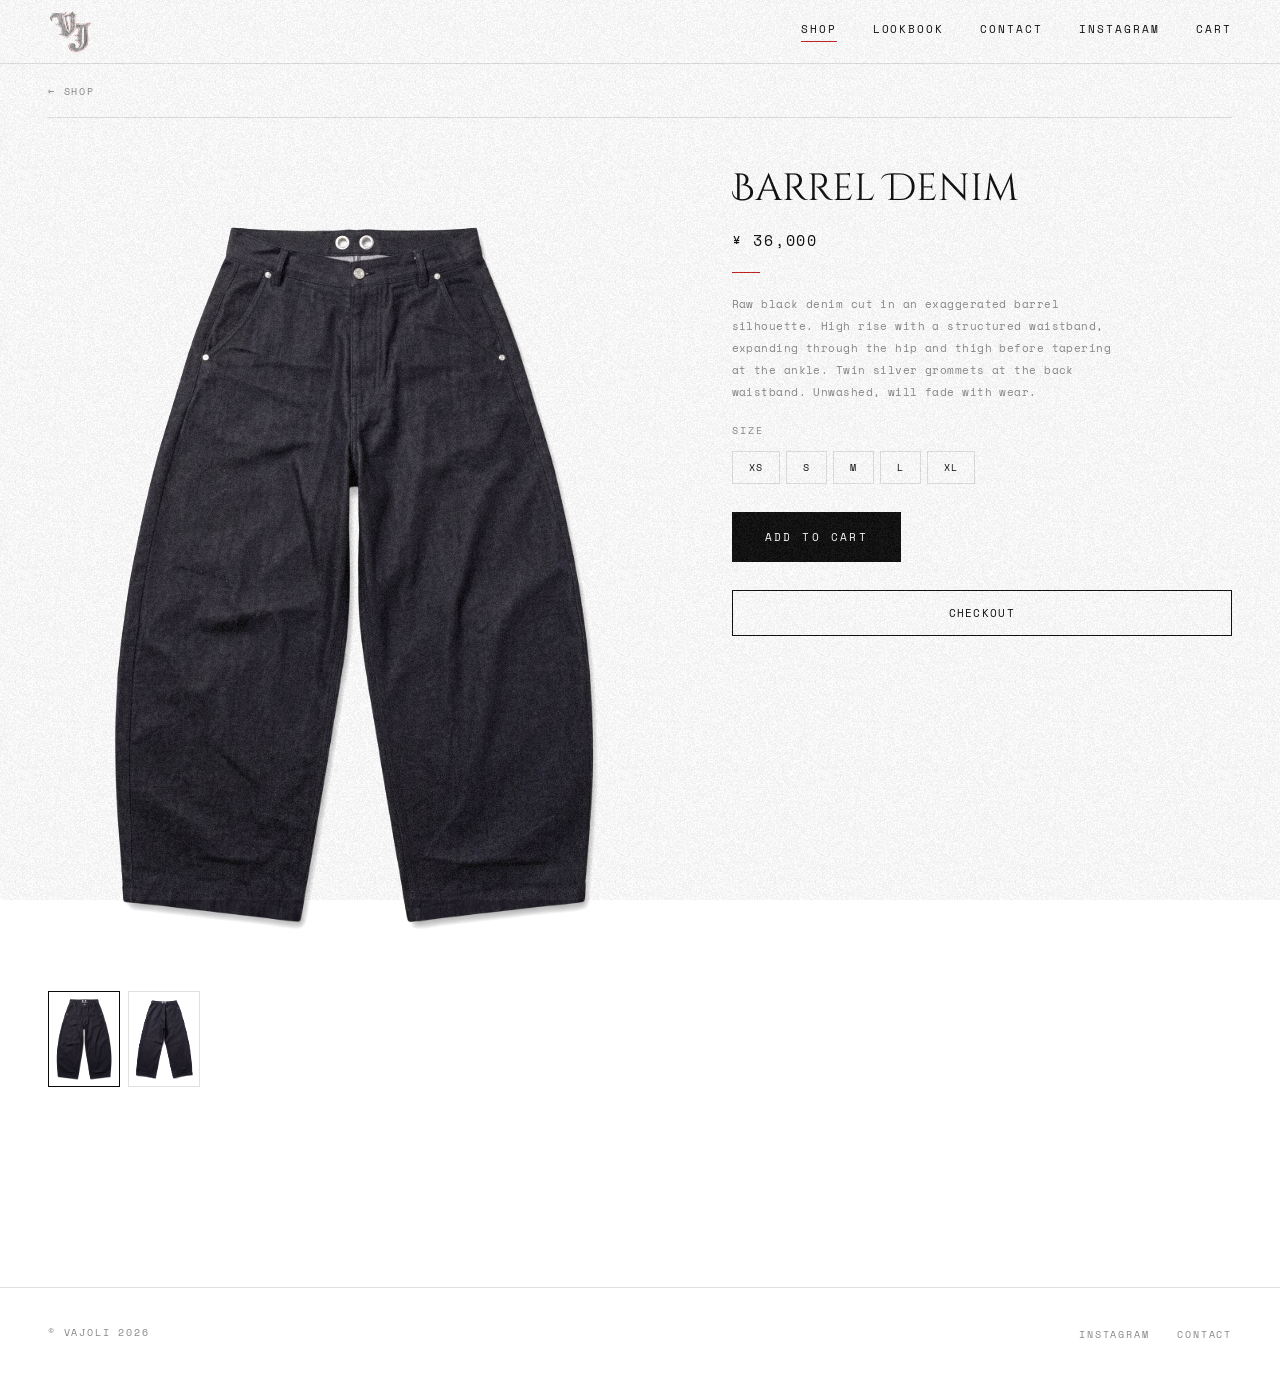
==== commit 005cd9f6: "Add launch price display for Barrel Denim (32k → 36k after 20 days)" ====
--- a/barrel-denim.html
+++ b/barrel-denim.html
@@ -54,7 +54,10 @@
             <!-- Info -->
             <div class="product-info">
                 <h1 class="product-info__name">Barrel Denim</h1>
-                <p class="product-info__price">&#165; 32,000</p>
+                <div class="product-info__price-wrap" id="denim-price-wrap">
+                    <p class="product-info__price price-launch">&#165; 32,000</p>
+                    <p class="product-info__price price-future">&#165; 36,000</p>
+                </div>
                 <div class="product-info__rule"></div>
 
                 <p class="product-info__desc">
--- a/css/style.css
+++ b/css/style.css
@@ -710,6 +710,36 @@
 .btn-add-cart:hover {
     background: var(--red);
     border-color: var(--red);
+}
+
+/* Launch price — red current, strikethrough future */
+.product-info__price-wrap {
+    display: flex;
+    align-items: baseline;
+    gap: 12px;
+}
+.price-launch {
+    color: var(--red) !important;
+}
+.price-future {
+    text-decoration: line-through;
+    opacity: 0.45;
+}
+/* After launch period: hide future, show regular */
+.price-expired .price-launch { display: none; }
+.price-expired .price-future {
+    text-decoration: none;
+    opacity: 1;
+    color: var(--black);
+}
+/* Shop card launch price */
+.denim-card-price {
+    display: flex;
+    gap: 8px;
+    align-items: baseline;
+}
+.denim-card-price .price-future {
+    font-size: 10px;
 }
 
 /* Coming Soon notice on product page */
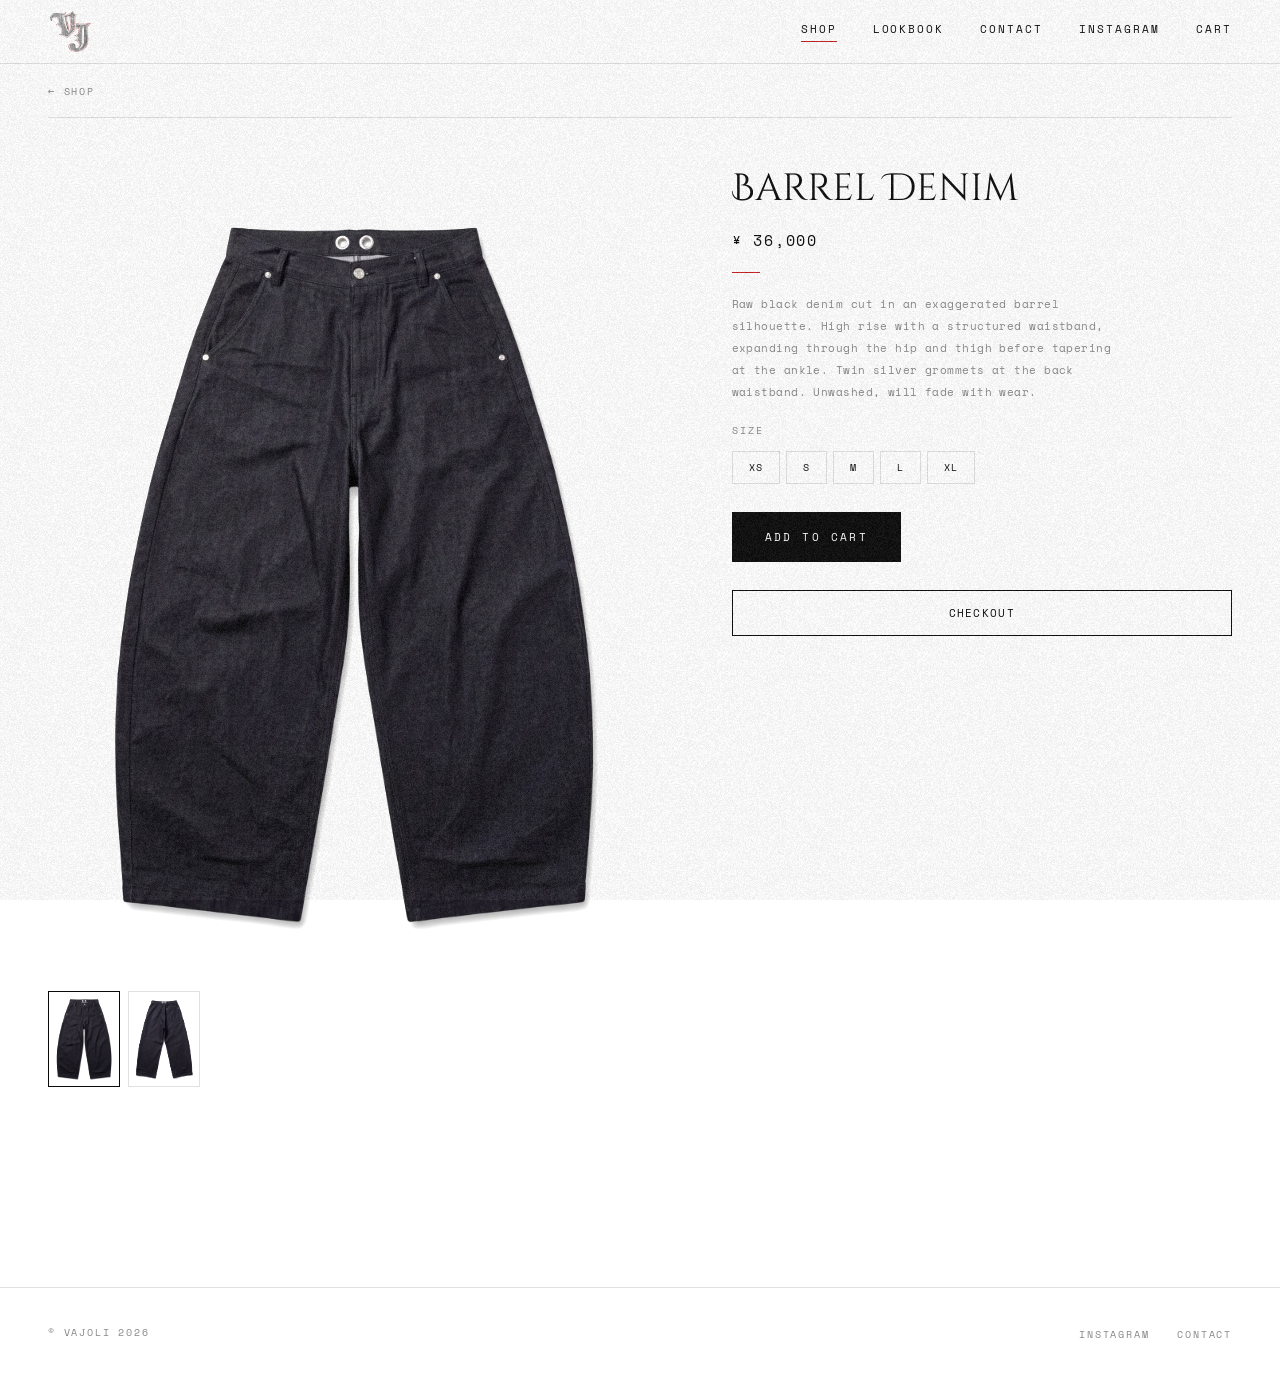
==== commit aa118832: "Add currency conversion: data-price-jpy attributes + SPA applyPrices call" ====
--- a/barrel-denim.html
+++ b/barrel-denim.html
@@ -55,8 +55,8 @@
             <div class="product-info">
                 <h1 class="product-info__name">Barrel Denim</h1>
                 <div class="product-info__price-wrap" id="denim-price-wrap">
-                    <p class="product-info__price price-launch">&#165; 32,000</p>
-                    <p class="product-info__price price-future">&#165; 36,000</p>
+                    <p class="product-info__price price-launch" data-price-jpy="32000">&#165; 32,000</p>
+                    <p class="product-info__price price-future" data-price-jpy="36000">&#165; 36,000</p>
                 </div>
                 <div class="product-info__rule"></div>
 
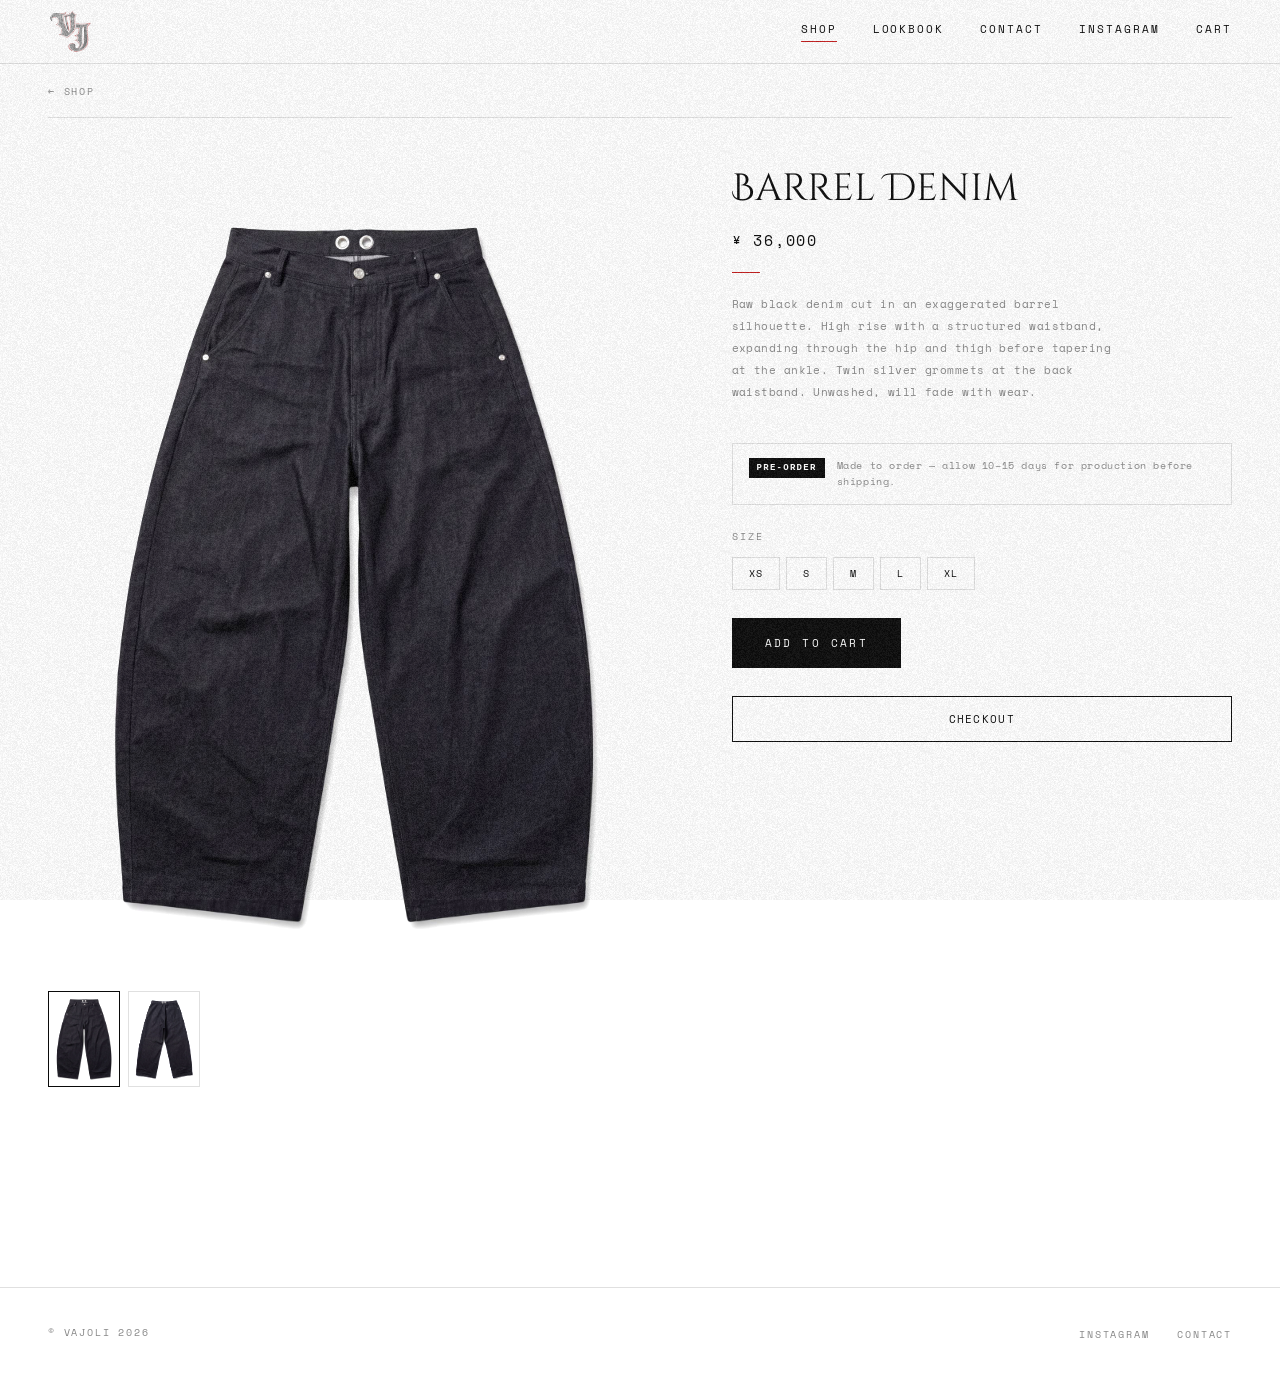
==== commit 576fe494: "Add pre-order notice to Barrel Denim (10-15 days production)" ====
--- a/barrel-denim.html
+++ b/barrel-denim.html
@@ -64,6 +64,11 @@
                     Raw black denim cut in an exaggerated barrel silhouette. High rise with a structured waistband, expanding through the hip and thigh before tapering at the ankle. Twin silver grommets at the back waistband. Unwashed, will fade with wear.
                 </p>
 
+                <div class="product-preorder-notice">
+                    <span class="preorder-badge">Pre-Order</span>
+                    <p>Made to order — allow 10–15 days for production before shipping.</p>
+                </div>
+
                 <div class="product-info__sizes">
                     <span class="size-label">Size</span>
                     <div class="size-options">
--- a/css/style.css
+++ b/css/style.css
@@ -764,6 +764,38 @@
     color: var(--muted);
     letter-spacing: 0.08em;
     margin: 0;
+}
+
+/* Pre-order notice on product page */
+.product-preorder-notice {
+    display: flex;
+    align-items: flex-start;
+    gap: 12px;
+    margin-top: 20px;
+    margin-bottom: 4px;
+    padding: 14px 16px;
+    border: 1px solid var(--border);
+    background: transparent;
+}
+.preorder-badge {
+    font-family: var(--mono);
+    font-size: 9px;
+    font-weight: 700;
+    text-transform: uppercase;
+    letter-spacing: 0.14em;
+    color: var(--white);
+    background: var(--black);
+    padding: 3px 8px;
+    white-space: nowrap;
+    flex-shrink: 0;
+}
+.product-preorder-notice p {
+    font-family: var(--mono);
+    font-size: 10px;
+    color: var(--muted);
+    letter-spacing: 0.06em;
+    margin: 0;
+    line-height: 1.6;
 }
 
 .btn-buy-now {
